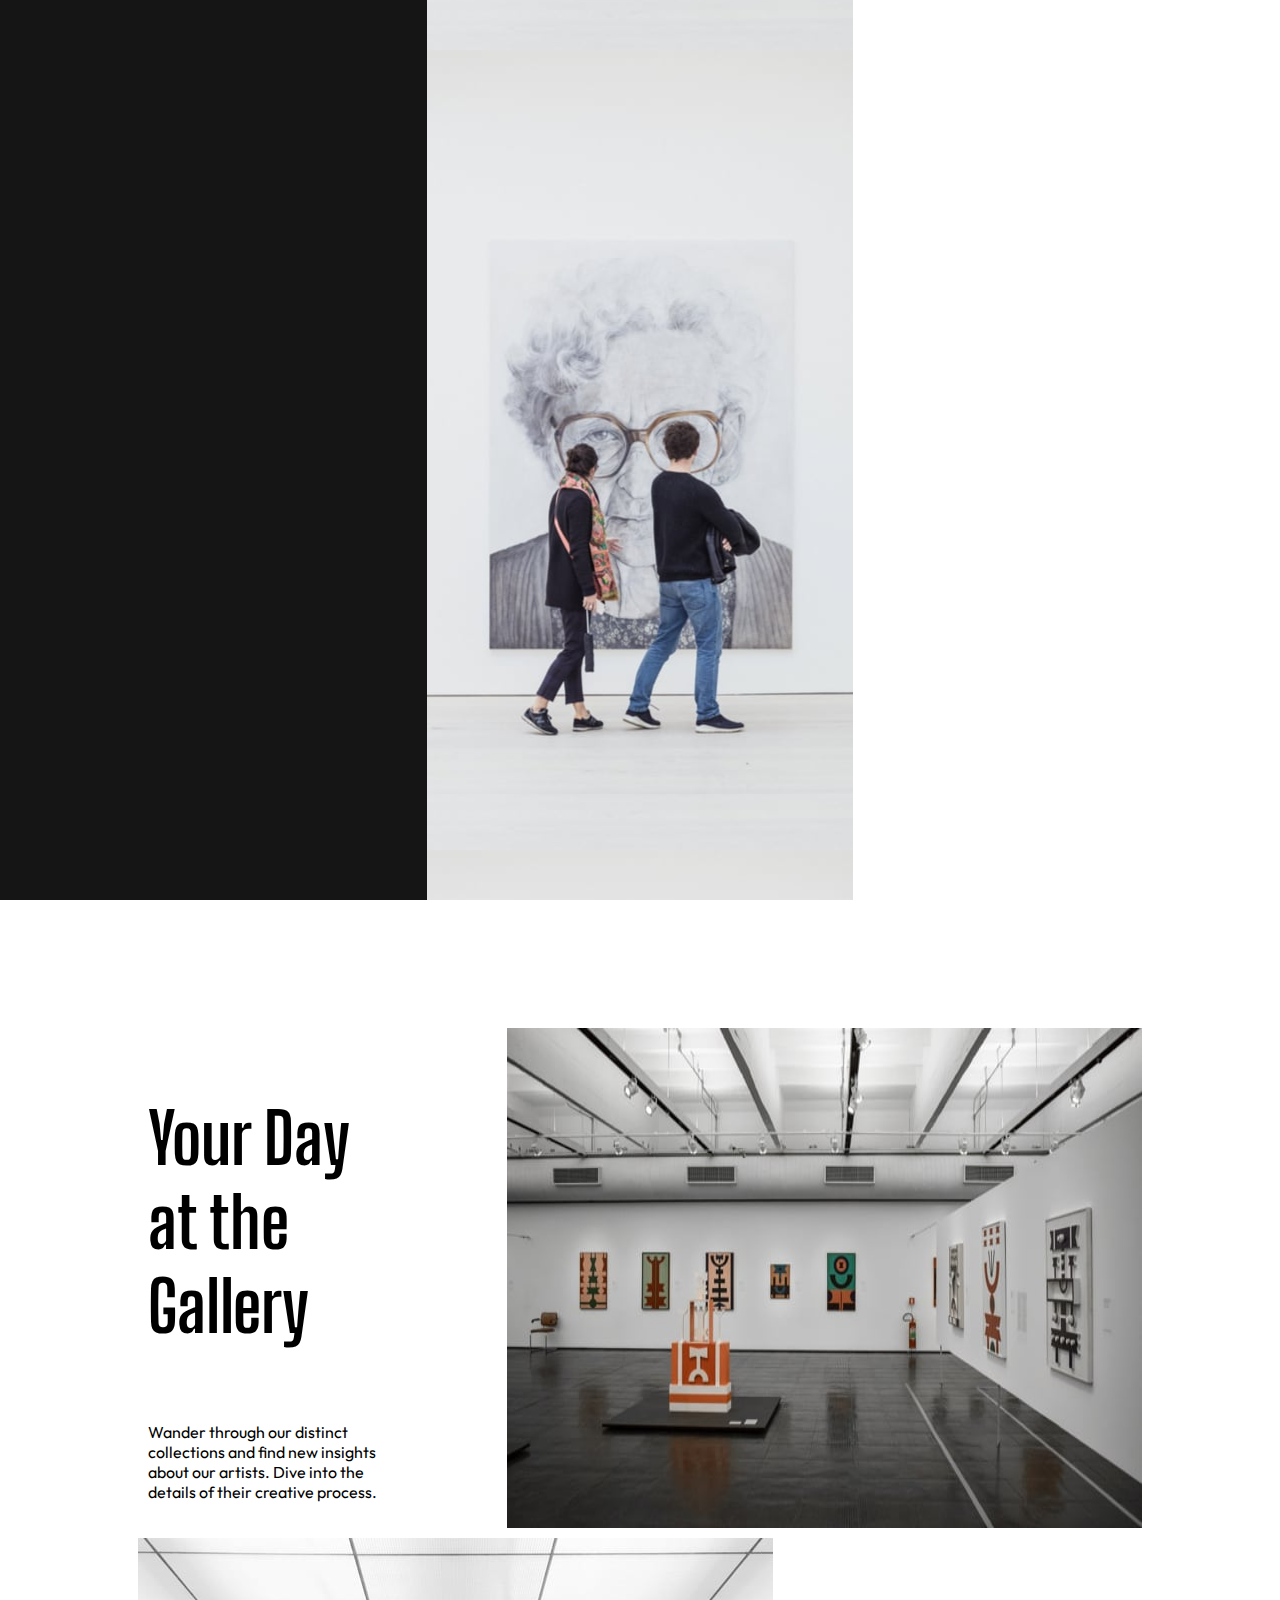
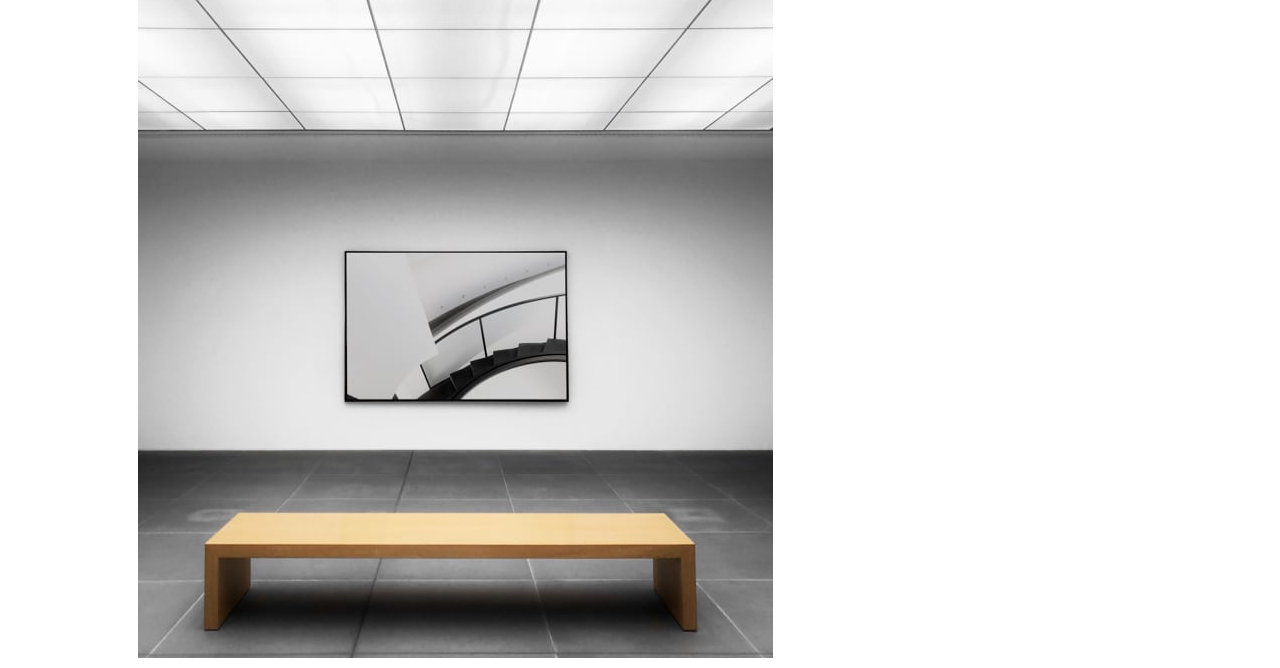
==== index.html @ 7036850a "First Commit" ====
<!DOCTYPE html>
<html lang="en">
<head>
    <meta charset="UTF-8">
    <meta http-equiv="X-UA-Compatible" content="IE=edge">
    <meta name="viewport" content="width=device-width, initial-scale=1.0">
    <link rel="preconnect" href="https://fonts.googleapis.com">
    <link rel="preconnect" href="https://fonts.gstatic.com" crossorigin>
    <link href="https://fonts.googleapis.com/css2?family=Big+Shoulders+Display:wght@400;500;700;800;900&family=Merriweather:ital@0;1&family=Montserrat:wght@700&family=Outfit:wght@400;500;700&family=Poppins:wght@200;400;700&family=Space+Mono&family=Work+Sans:wght@400;500&display=swap" rel="stylesheet">
    <link href="https://fonts.googleapis.com/css2?family=Big+Shoulders+Display:wght@400;500;700;800;900&family=Merriweather:ital@0;1&family=Montserrat:wght@700&family=Poppins:wght@200;400;700&family=Space+Mono&family=Work+Sans:wght@400;500&display=swap" rel="stylesheet">
    <link rel="stylesheet" href="style.css">
    <title>Home</title>
</head>
<body>

    <header>

    </header>


    <main>

        <section id="hero">
            <div>
                <div class="first">

                </div>
                <div class="hero">
                   
                </div>
    
                <div class="last">
                    
                </div>
            </div>
        </section>

        <section id="about-us">
            <div class="container">
                <div class="about">
                    <h2 class="title">Your Day at the Gallery</h2>
                    <p class="content">Wander through our distinct collections and find new insights about our artists. Dive into the details of their creative process.</p>
                </div>
                <img src="./assets/desktop/image-grid-1.jpg" alt="">
            </div>

            <div>
               <img src="./assets/desktop/image-grid-2.jpg" alt="">
               <div>
                   <img src="" alt="">
               </div>
            </div>

            


        </section>

    </main>

    
</body>
</html>
---- style.css ----
body{
    margin: 0;
    font-family: 'Big Shoulders Display', cursive;
}

/* p{
    font-family: "Outfit", sans-serif;
} */

#hero div{
    display: flex;
    width: 100%;
    height: 100vh;
}

#hero div .first{
    background-color:#151515;
}

.hero{
    background-image: url("./assets/desktop/image-hero.jpg");
    background-position: center;
}


#about-us{
    margin: 10% 10% 0;
}

#about-us div{
    display: flex;
    justify-content: space-between;
    margin: 10px;
}

#about-us div .about{
    display: flex;
    flex-direction: column;
    margin-right: 12%;
    
    
}

#about-us .container .about .title{
    font-size: 70px;
    font-family: 'Big Shoulders Display';
}

#about-us .container .about .content{
    font-family: "Outfit", sans-serif;
}
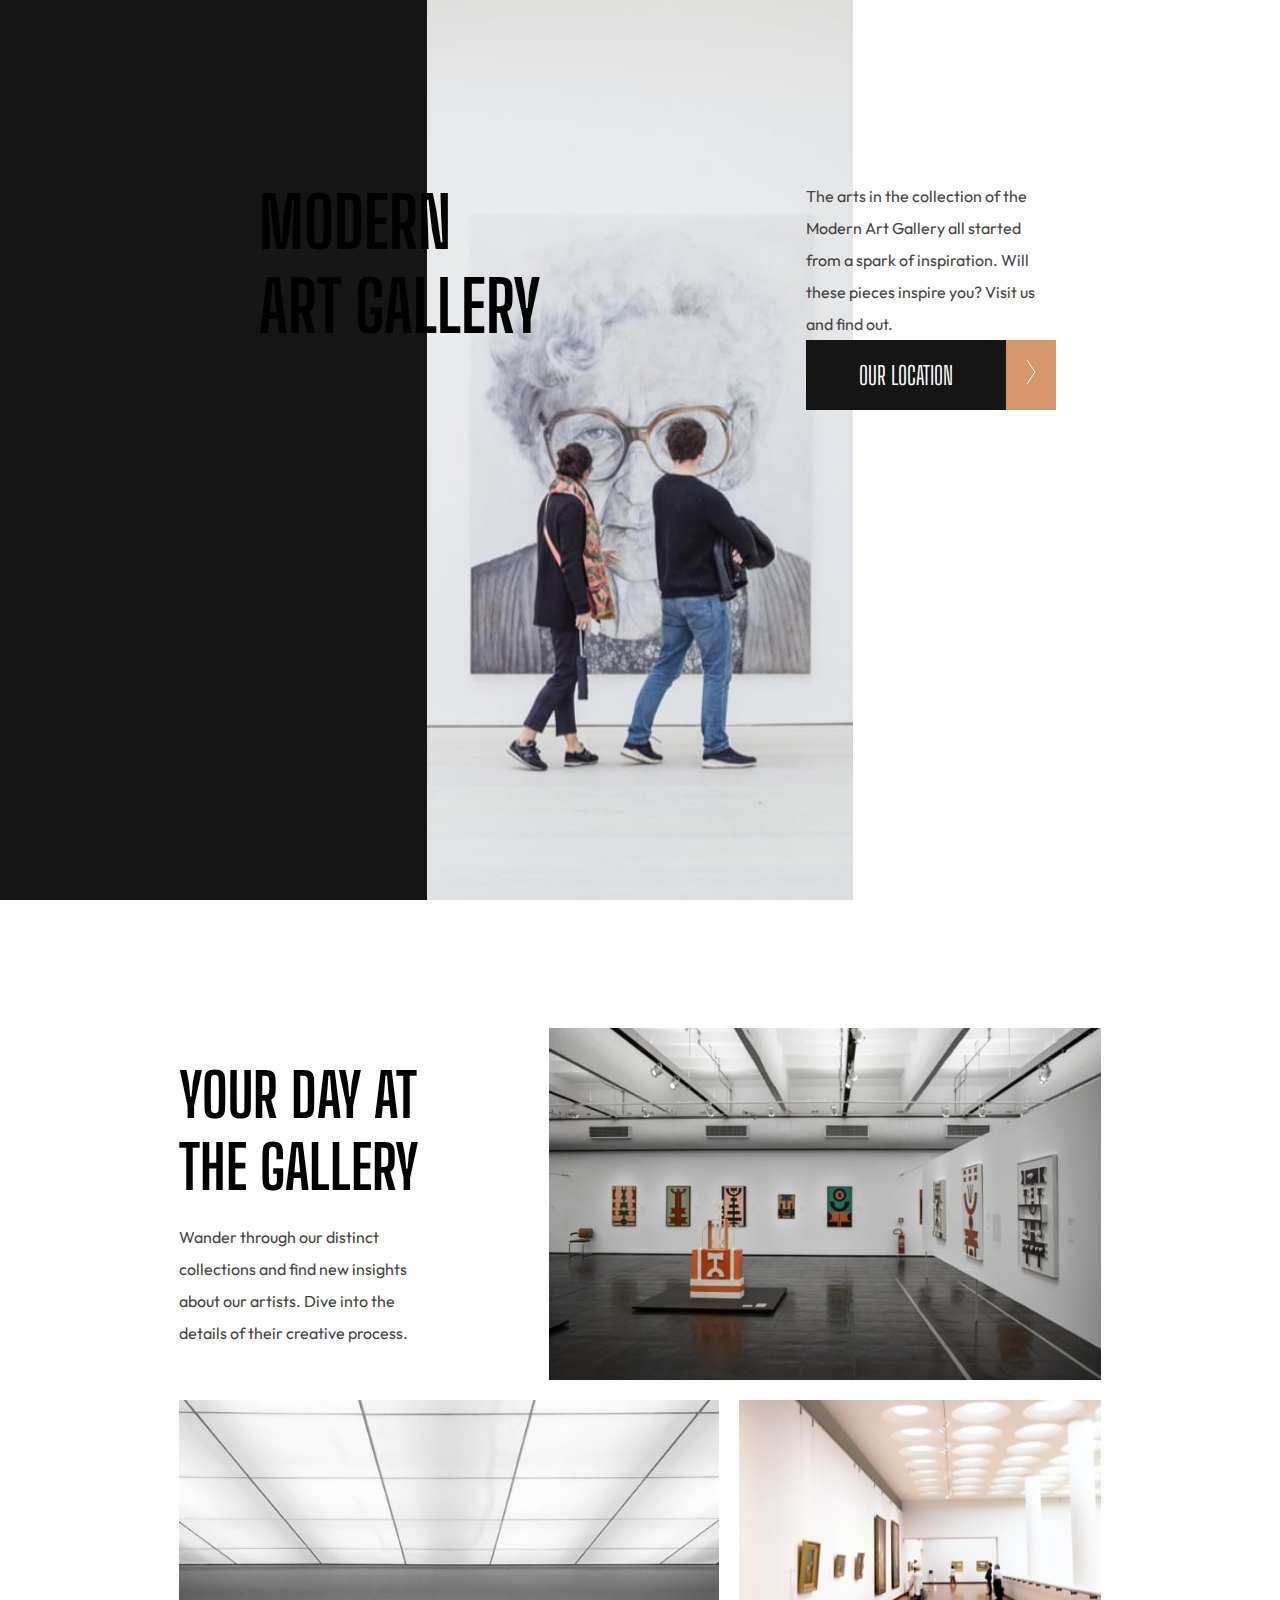
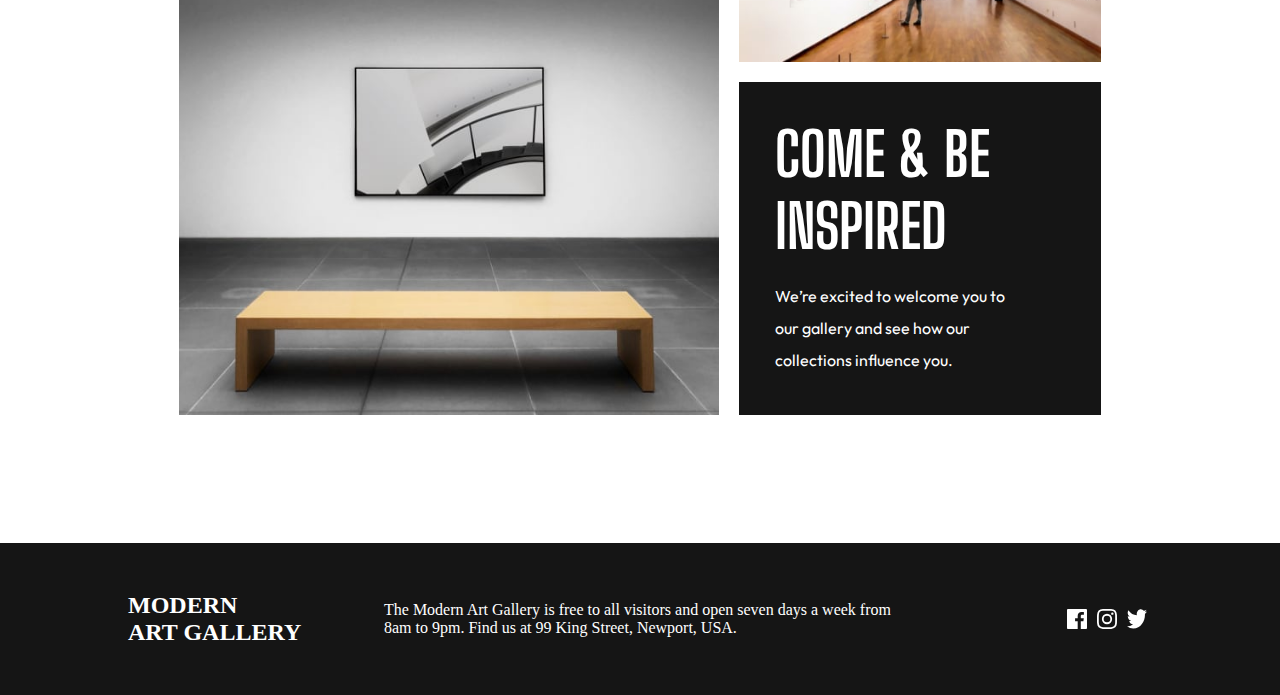
==== commit 91dabc83: "Third commit" ====
--- a/index.html
+++ b/index.html
@@ -18,45 +18,121 @@
     </header>
 
 
-    <main>
+    <main id="main">
 
         <section id="hero">
-            <div>
+            <div class="title">
+              <div class="header">
+                <h1> 
+                    MODERN <br> ART GALLERY
+                </h1>
+              </div>
+               <div class="content">
+                <p>The arts in the collection of the Modern Art Gallery all started from a spark of inspiration. Will these pieces inspire you? Visit us and find out.</p>
+                 <a class="btn-primary" href="./location.html">
+                    <span>Our location</span>
+                    <i class="icon"> <img src="./assets/icon-arrow-right.svg" alt=""></i>
+                </a>  
+               </div>                
+            </div>
+
+            <div class="desktop">
                 <div class="first">
-
                 </div>
                 <div class="hero">
-                   
                 </div>
-    
                 <div class="last">
-                    
+                </div>
+            </div>
+
+            <div class="tablet">
+                <div class="hero">
+                </div>
+                <div class="last">
+                </div>
+                <div class="header">
+                    <h1> 
+                        MODERN <br> ART GAL <span>LERY</span>
+                    </h1>
+                    <p>The arts in the collection of the Modern Art Gallery all started from a spark of inspiration. Will these pieces inspire you? Visit us and find out.</p>
+                    <a href="./location.html" class="btn-primary">
+                        <span>Our location</span>
+                        <i class="icon"> <img src="./assets/icon-arrow-right.svg" alt=""></i>
+                    </a>
+                </div>
+            </div>
+            
+            <div class="mobile">
+                <div class="hero">
+                    <img src="./assets/mobile/image-hero.jpg" alt="">
+                </div>
+                <div class="header">
+                    <h1> 
+                        MODERN <br> ART GALLERY
+                    </h1>
+                    <p>The arts in the collection of the Modern Art Gallery all started from a spark of inspiration. Will these pieces inspire you? Visit us and find out.</p>
+                    <a href="./location.html" class="btn-primary">
+                        <span>Our location</span>
+                        <i class="icon"> <img src="./assets/icon-arrow-right.svg" alt=""></i>
+                    </a>
                 </div>
             </div>
         </section>
 
-        <section id="about-us">
-            <div class="container">
-                <div class="about">
-                    <h2 class="title">Your Day at the Gallery</h2>
-                    <p class="content">Wander through our distinct collections and find new insights about our artists. Dive into the details of their creative process.</p>
-                </div>
-                <img src="./assets/desktop/image-grid-1.jpg" alt="">
+
+    <section class="grid">              
+  
+        <div class="about">
+            <h2 class="title">Your Day at the Gallery</h2>
+            <br>
+            <p class="content">Wander through our distinct collections and find new insights about our artists. Dive into the details of their creative process.</p>
+        </div>
+
+        <div class="image-grid-1">
+            <img src="./assets/desktop/image-grid-1.jpg" alt="img-grid-1">
+        </div>
+
+
+        <div class="image-grid-2">
+            <img src="./assets/desktop/image-grid-2.jpg" alt="">
+        </div>
+
+        <div class="image-grid-3">
+            <img src="./assets/desktop/image-grid-3.jpg" alt="">
+        </div>
+
+        <div class="grid-5">
+        <div class="container">
+            <h2 class="title">Come & be inspired</h2>
+            <br>
+            <p class="content">We’re excited to welcome you to <br> our gallery and see how our <br> collections influence you.</p>
+        </div>   
+        </div>
+
+  
+      
+  
+      </section>
+
+      <footer id="footer">
+        <div class="container">
+            <div class="logo">
+                <h2>Modern <br> Art Gallery</h2>
             </div>
 
-            <div>
-               <img src="./assets/desktop/image-grid-2.jpg" alt="">
-               <div>
-                   <img src="" alt="">
-               </div>
+            <div class="content">
+                    <p>The Modern  Art Gallery is free to all visitors and open seven days a week from 8am to 9pm. Find us at 99 King Street, Newport, USA.</p>
             </div>
 
-            
+            <div class="social-media">
+                <img src="./assets/icon-facebook.svg" alt="">
+                <img src="./assets/icon-instagram.svg" alt="">
+                <img src="./assets/icon-twitter.svg" alt="">
+            </div>
+        </div>
 
-
-        </section>
-
-    </main>
+    </footer> 
+</main>
 
     
 </body>
--- a/style.css
+++ b/style.css
@@ -1,51 +1,443 @@
+*{
+    margin: 0;
+    padding: 0;
+    box-sizing: border-box;
+}
+
+
 body{
     margin: 0;
-    font-family: 'Big Shoulders Display', cursive;
-}
-
-/* p{
-    font-family: "Outfit", sans-serif;
-} */
-
-#hero div{
-    display: flex;
-    width: 100%;
-    height: 100vh;
-}
-
-#hero div .first{
-    background-color:#151515;
-}
+}
+
+a{
+  text-decoration: none;
+}
+
+
+.btn-primary{
+  display: flex;
+  justify-content: space-between;
+  align-items: center;
+  width: 250px;
+  height: 70px;
+  background-color: #151515;
+
+}
+.btn-primary span{
+  width: 80%;
+  color: white;
+  text-align: center;
+  text-transform: uppercase;
+  font-family: 'Big Shoulders Display', cursive;
+  font-size: 25px;
+}
+
+.btn-primary .icon{
+  width: 20%;
+  height: fit-content;
+  background-color: #D5966C;
+  padding: 20px 0; 
+  height: 70px;
+}
+
+.btn-primary .icon img{
+  display: flex;
+  height: auto;
+  margin: auto;
+}
+
+#hero .desktop{
+  display: grid;
+  width: 100%;
+  height: 100vh;
+  grid-template-columns: repeat(3, auto);
+}
+
+
+#hero .tablet{
+  display: none;
+}
+
+#hero .mobile{
+  display: none;
+}
+
+#hero .desktop .first{
+  background-color:#151515;
+  color: white;
+}
+
 
 .hero{
-    background-image: url("./assets/desktop/image-hero.jpg");
-    background-position: center;
-}
-
-
-#about-us{
-    margin: 10% 10% 0;
-}
-
-#about-us div{
-    display: flex;
-    justify-content: space-between;
-    margin: 10px;
-}
-
-#about-us div .about{
+  background-image: url("./assets/desktop/image-hero.jpg");
+  background-position: center;
+  background-repeat: no-repeat;
+  background-size: cover;
+}
+
+#hero .title{
+  position: absolute;
+  width: 100%;
+  height: 25vh;
+  top: 20vh;
+  padding: 0 14%;
+  display: flex;
+  justify-content: space-between;
+}
+
+#hero .title .header{
+  width: 60%;
+  display: flex;
+  justify-content: center;
+}
+#hero .title .content{
+  width: 60%;
+  display: flex;
+  padding-left:20% ;
+  flex-direction: column;
+  justify-content: space-between;
+}
+#hero .title .header h1{
+  font-size: 70px;
+  font-family: 'Big Shoulders Display', cursive; 
+  display: flex;
+  justify-self: center;
+}
+
+#hero .title .content p{
+  font-family: 'Big Shoulders Display', cursive; 
+  width: 80%;
+  height: auto;
+  font-family: 'Outfit', sans-serif;
+  line-height: 32px;
+  color: #444444;
+}
+.grid {
+    margin: 10% 14%;
+    display: grid;
+    grid-template: repeat(3,auto)/repeat(3,auto);
+    gap:20px;
+  }
+  
+  .about {
+    grid-column-start: 1;
+    grid-column-end: 2;
+    grid-row: 1/2;
     display: flex;
     flex-direction: column;
-    margin-right: 12%;
-    
-    
-}
-
-#about-us .container .about .title{
+    justify-content: center;
+    max-width: 70%;
+
+  }
+
+  .about .title{
+    font-weight: bold;
+    font-size: 60px;
+    font-family: 'Big Shoulders Display', cursive;
+    text-transform: uppercase;
+  }
+
+  .about .content{
+    font-family: 'Outfit', sans-serif;
+    line-height: 32px;
+    color: #444444;
+  }
+  
+  .image-grid-1{
+    grid-column-start: 2;
+    grid-column-end: 4;
+    grid-row: 1/2;
+    justify-self: end;
+    max-width: 100%;
+  }
+
+  .image-grid-1 img{
+    max-width: 100%;
+    min-height: 100%;
+  }
+
+  .image-grid-2{
+    grid-column-start:1;
+    grid-column-end: 3;
+    grid-row: 2/4;
+    max-width: 100%;
+  }
+
+  .image-grid-2 img{
+    max-width: 100%;
+    min-height: 100%;
+  }
+
+
+  .image-grid-3{
+    grid-column-start:3;
+    grid-column-end: 4;
+    grid-row: 2/3;
+    max-width: 100%;
+  }
+
+  .image-grid-3 img{
+    max-width: 100%;
+    min-height: 100%;
+  }
+  
+.grid-5{
+  color: white;  
+    grid-column-start: 3;
+    grid-column-end: 4;
+    grid-row:3/4;
+    min-height: 100%;
+    max-width: 100%;
+}
+
+.grid-5 .container{
+  background-color: #151515;
+  max-width: 100%;
+  min-height: 100%;
+  padding: 10%;
+}
+
+.grid-5 .container .title{
+  font-family: 'Big Shoulders Display', cursive;
+  font-size: 60px;
+  text-transform: uppercase;
+}
+
+
+.grid-5 .container .content{
+  font-family: 'Outfit', sans-serif;
+  line-height: 32px;
+  justify-self: start;   
+}
+
+  
+#footer{
+  background-color: #151515;
+  padding: 2% 10%;
+}
+
+#footer .container{
+  width: 100%;
+  height: 100px;
+  display: flex;
+  justify-content: space-between;
+  align-items: center;
+  color: #FFFFFF;
+}
+
+#footer .container div{
+flex: 1;
+}
+
+#footer .container div:nth-of-type(2){
+  flex: 2;
+}
+
+
+#footer .container .logo{
+  text-transform: uppercase;
+}
+
+#footer .container .social-media{
+  display: flex;
+  justify-content: end;
+}
+#footer .container .social-media img{
+  margin: 5px;
+}
+
+
+
+
+/* Custom, iPhone Retina */ 
+@media only screen and (min-width : 320px) and (max-width : 580px) {
+
+   *{
+     box-sizing: border-box;
+   }
+   body{
+     margin: 0;
+   }
+  #hero .mobile{
+    display: grid;
+    width: 100%;
+    height: 100vh;
+    grid-template-columns: 1fr;
+    grid-template-rows: repeat(2,1fr);
+  }
+
+  /* #hero .mobile .hero{
+    width: 100%;
+    height: 40vh;
+    background-image: url("./assets/mobile/image-hero.jpg");
+    background-repeat: no-repeat;
+    background-position: center;
+    background-size: cover;
+  } */
+  #hero .mobile .hero img{
+    width: 100%;
+    height: auto;
+  }
+  #hero .mobile .header{
+    margin: 5%;
+    display: flex;
+    flex-direction: column;
+    justify-content: space-evenly;
+  }
+
+  #hero .mobile .header h1{
     font-size: 70px;
-    font-family: 'Big Shoulders Display';
-}
-
-#about-us .container .about .content{
-    font-family: "Outfit", sans-serif;
-}+    font-family: 'Big Shoulders Display', cursive; 
+    /* left: 20px; */
+  }
+
+  #hero .mobile .header p{
+    height: auto;
+    font-family: 'Outfit', sans-serif;
+    line-height: 32px;
+    color: #444444;
+  }
+  
+  
+  #hero .desktop, #hero .tablet, #hero .title{
+   display: none;
+  }
+
+  .grid {
+    margin: 10% 5%;
+    display: grid;
+    grid-template: repeat(5,auto)/1fr;
+  }
+
+  .image-grid-1{
+    grid-row: 1/2;
+    grid-column: 1/2;
+    max-width: 100%;
+  }
+
+  .about {
+    grid-row: 2/3;
+    grid-column: 1/2;
+    display: flex;
+    flex-direction: column;
+    justify-content: center;
+    max-width: 100%;
+
+  }
+
+  .image-grid-2{
+    grid-row: 3/4;
+    grid-column: 1/2;
+    max-width: 100%;
+  }
+
+  .image-grid-3{
+    grid-row: 4/5;
+    grid-column: 1/2;
+    max-width: 100%;
+  }
+  
+.grid-5{
+    grid-row:5/6;
+    grid-column: 1/2;
+    min-height: 100%;
+}
+
+.grid-5 .container p br{
+ display: none;
+}
+
+#footer .container{
+  margin: 0;
+  padding: 20px 0;
+  width: 100%;
+  height: 300px;
+  display: flex;
+  flex-direction: column;
+  justify-content: space-between;
+  align-items: flex-start;
+  color: #FFFFFF;
+}
+
+#footer .container div{
+flex: 1;
+}
+#footer .container .social-media{
+  display: flex;
+  justify-content: start;
+  align-items: center;
+}
+#footer .container div:nth-of-type(2){
+  display: flex;
+  justify-content: start;
+  align-items: center;
+}
+
+#footer .container .logo{
+  display: flex;
+  justify-content: start;
+  align-items: center;
+}
+
+ 
+}
+
+/* Small Devices, Tablets */
+@media only screen and (min-width:600px) and (max-width : 992px) {
+  
+  #hero .tablet{
+    display: grid;
+    width: 100%;
+    height: 100vh;
+    grid-template-columns: repeat(2, 1fr);
+  }
+  
+  #hero .desktop, #hero .mobile{
+   display: none;
+  }
+
+
+  .about {
+    max-width: 100%;
+
+  }
+
+
+  #hero .title{
+    display: none;
+  }
+
+  #hero .tablet .header{
+    position: absolute;
+    top: 30vh;
+    left: 45%;
+    height: 40vh;
+    display: flex;
+    flex-direction: column;
+    justify-content: space-between;
+  }
+  
+  #hero .tablet .header h1{
+    font-size: 70px;
+    font-family: 'Big Shoulders Display', cursive; 
+    width: 100%;
+    left: 20px;
+  }
+  
+  #hero .tablet .header p{
+    font-family: 'Big Shoulders Display', cursive; 
+    width: 100%;
+    height: auto;
+    font-family: 'Outfit', sans-serif;
+    line-height: 32px;
+    color: #444444;
+    padding-right: 10px;
+  }
+
+
+}
+
+/* Large Devices, Wide Screens */
+@media only screen and (min-width : 1200px) {
+
+}
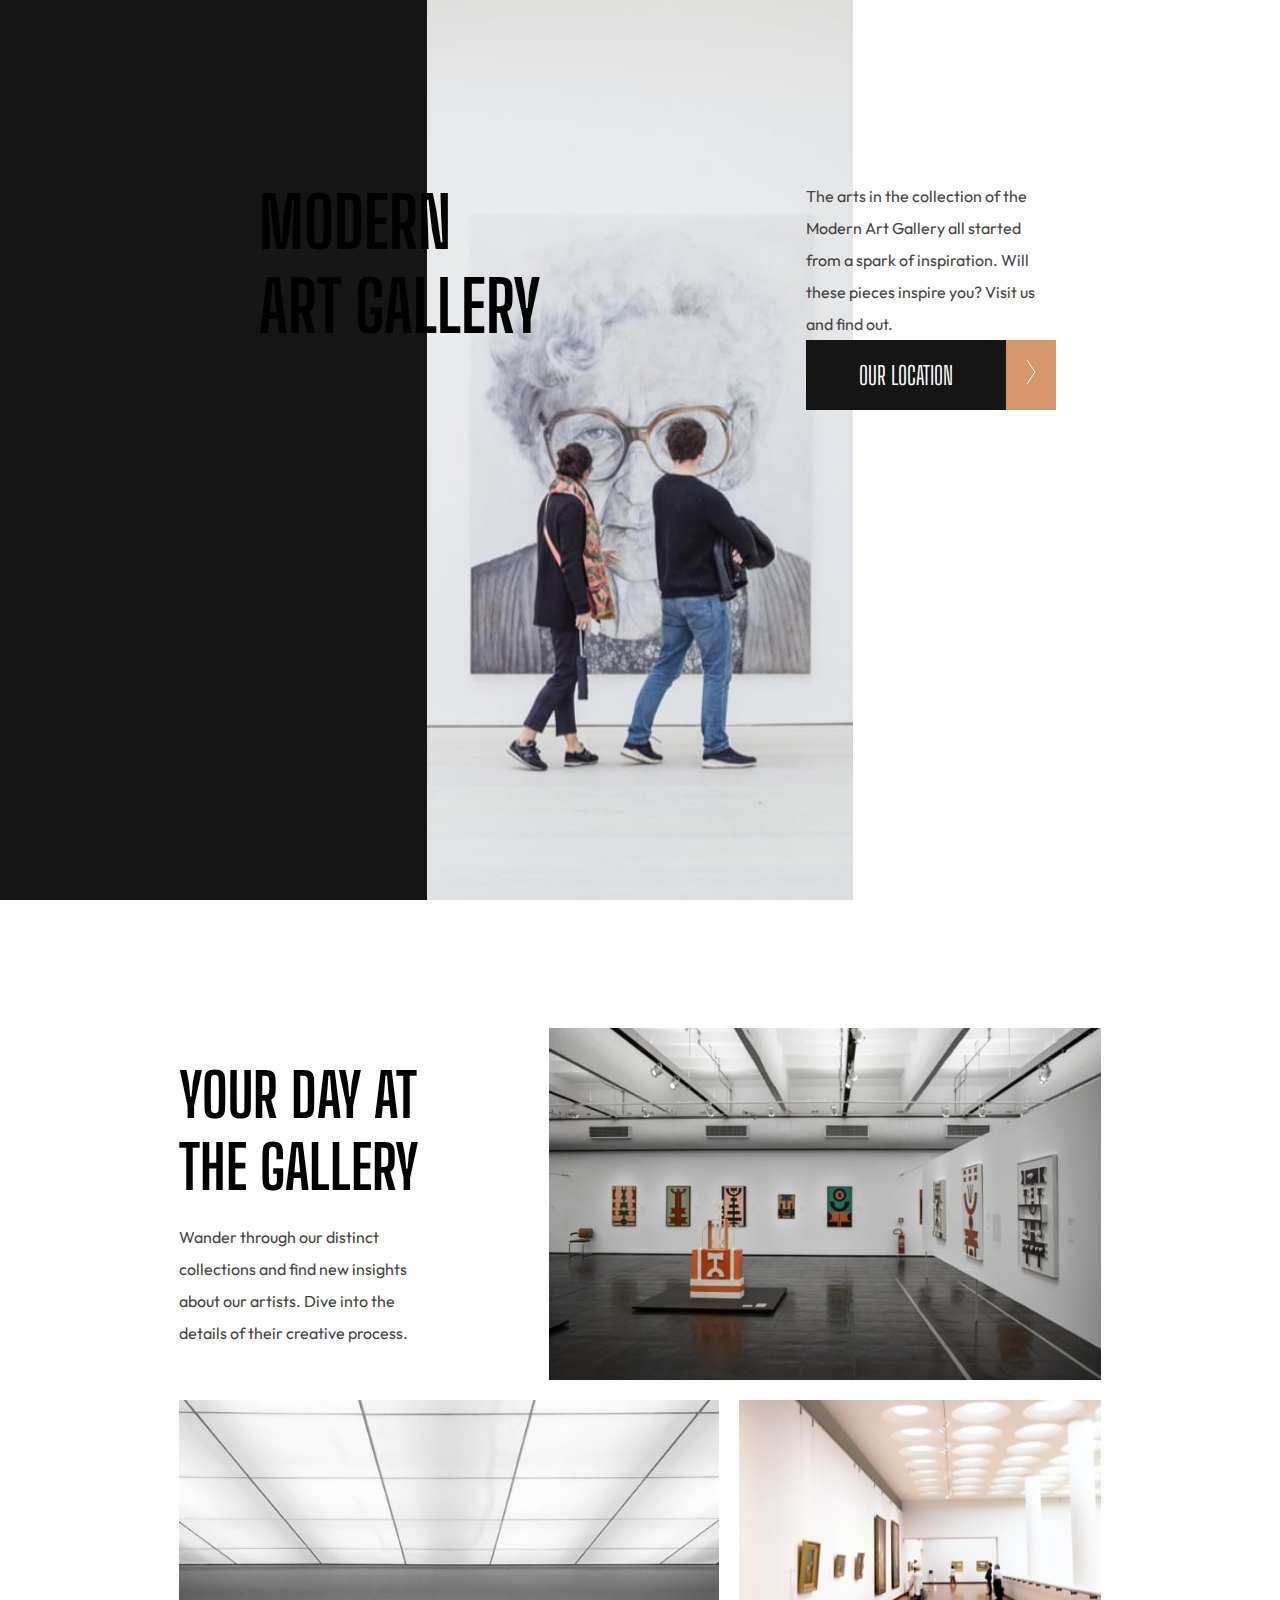
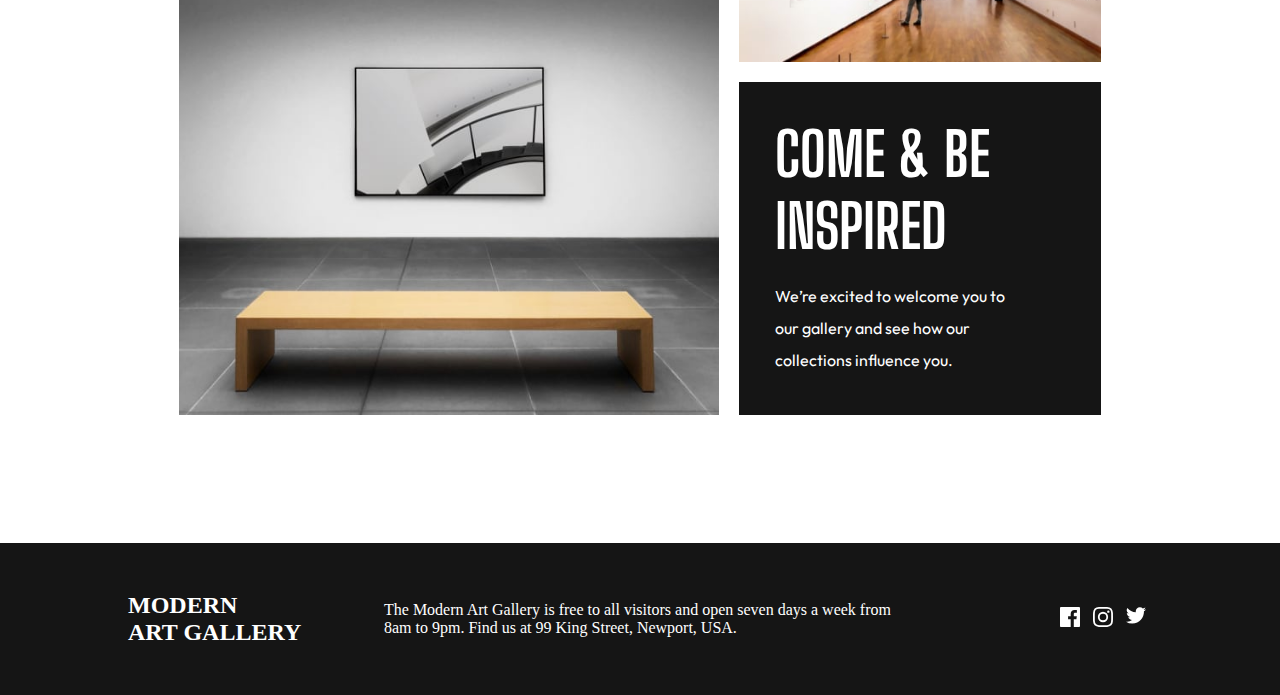
==== commit f70573ea: "Merge branch 'main' of https://github.com/ThierryAalitech/art-gallery-website" ====
--- a/index.html
+++ b/index.html
@@ -8,6 +8,7 @@
     <link rel="preconnect" href="https://fonts.gstatic.com" crossorigin>
     <link href="https://fonts.googleapis.com/css2?family=Big+Shoulders+Display:wght@400;500;700;800;900&family=Merriweather:ital@0;1&family=Montserrat:wght@700&family=Outfit:wght@400;500;700&family=Poppins:wght@200;400;700&family=Space+Mono&family=Work+Sans:wght@400;500&display=swap" rel="stylesheet">
     <link href="https://fonts.googleapis.com/css2?family=Big+Shoulders+Display:wght@400;500;700;800;900&family=Merriweather:ital@0;1&family=Montserrat:wght@700&family=Poppins:wght@200;400;700&family=Space+Mono&family=Work+Sans:wght@400;500&display=swap" rel="stylesheet">
+    <link rel="shortcut icon" href="./assets/favicon-32x32.png" type="image/x-icon">
     <link rel="stylesheet" href="style.css">
     <title>Home</title>
 </head>
@@ -125,9 +126,16 @@
             </div>
 
             <div class="social-media">
-                <img src="./assets/icon-facebook.svg" alt="">
-                <img src="./assets/icon-instagram.svg" alt="">
-                <img src="./assets/icon-twitter.svg" alt="">
+                <a href="http://www.facebook.com" target="_blank" rel="noopener noreferrer">
+                    <svg width="20" height="20" xmlns="http://www.w3.org/2000/svg"><path d="M18.896 0H1.104C.494 0 0 .494 0 1.104v17.793C0 19.506.494 20 1.104 20h9.58v-7.745H8.076V9.237h2.606V7.01c0-2.583 1.578-3.99 3.883-3.99 1.104 0 2.052.082 2.329.119v2.7h-1.598c-1.254 0-1.496.597-1.496 1.47v1.928h2.989l-.39 3.018h-2.6V20h5.098c.608 0 1.102-.494 1.102-1.104V1.104C20 .494 19.506 0 18.896 0Z" fill=""/></svg>
+                </a>
+                <a href="http://www.instagram.com" target="_blank" rel="noopener noreferrer">
+                    <svg width="20" height="20" xmlns="http://www.w3.org/2000/svg"><path d="M10 1.802c2.67 0 2.987.01 4.042.059 2.71.123 3.975 1.409 4.099 4.099.048 1.054.057 1.37.057 4.04 0 2.672-.01 2.988-.057 4.042-.124 2.687-1.387 3.975-4.1 4.099-1.054.048-1.37.058-4.041.058-2.67 0-2.987-.01-4.04-.058-2.718-.124-3.977-1.416-4.1-4.1-.048-1.054-.058-1.37-.058-4.041 0-2.67.01-2.986.058-4.04.124-2.69 1.387-3.977 4.1-4.1 1.054-.048 1.37-.058 4.04-.058ZM10 0C7.284 0 6.944.012 5.877.06 2.246.227.227 2.242.061 5.877.01 6.944 0 7.284 0 10s.012 3.057.06 4.123c.167 3.632 2.182 5.65 5.817 5.817 1.067.048 1.407.06 4.123.06s3.057-.012 4.123-.06c3.629-.167 5.652-2.182 5.816-5.817.05-1.066.061-1.407.061-4.123s-.012-3.056-.06-4.122C19.777 2.249 17.76.228 14.124.06 13.057.01 12.716 0 10 0Zm0 4.865a5.135 5.135 0 1 0 0 10.27 5.135 5.135 0 0 0 0-10.27Zm0 8.468a3.333 3.333 0 1 1 0-6.666 3.333 3.333 0 0 1 0 6.666Zm5.338-9.87a1.2 1.2 0 1 0 0 2.4 1.2 1.2 0 0 0 0-2.4Z" fill=""/></svg>
+                </a>
+                
+                <a href="http://www.twitter.com" target="_blank" rel="noopener noreferrer">
+                   <svg width="20" height="17" xmlns="http://www.w3.org/2000/svg"><path d="M20 2.172a8.192 8.192 0 0 1-2.357.646 4.11 4.11 0 0 0 1.805-2.27 8.22 8.22 0 0 1-2.606.996A4.096 4.096 0 0 0 13.847.248c-2.65 0-4.596 2.472-3.998 5.037A11.648 11.648 0 0 1 1.392 1a4.109 4.109 0 0 0 1.27 5.478 4.086 4.086 0 0 1-1.858-.513c-.045 1.9 1.318 3.679 3.291 4.075a4.113 4.113 0 0 1-1.853.07 4.106 4.106 0 0 0 3.833 2.849A8.25 8.25 0 0 1 0 14.658a11.616 11.616 0 0 0 6.29 1.843c7.618 0 11.923-6.434 11.663-12.205A8.354 8.354 0 0 0 20 2.172Z" fill=""/></svg>
+                </a>
             </div>
         </div>
 
--- a/style.css
+++ b/style.css
@@ -68,7 +68,7 @@
 }
 
 
-.hero{
+#hero .desktop .hero{
   background-image: url("./assets/desktop/image-hero.jpg");
   background-position: center;
   background-repeat: no-repeat;
@@ -242,12 +242,20 @@
   display: flex;
   justify-content: end;
 }
-#footer .container .social-media img{
-  margin: 5px;
-}
-
-
-
+
+.social-media a {
+  margin: 0 0.4rem;
+  text-decoration: none;
+}
+
+.social-media a svg {
+  fill: #fff;
+}
+
+.social-media a svg:hover,
+.social-media a svg:focus {
+  fill: #D5966C;
+}
 
 /* Custom, iPhone Retina */ 
 @media only screen and (min-width : 320px) and (max-width : 580px) {
@@ -391,6 +399,13 @@
     height: 100vh;
     grid-template-columns: repeat(2, 1fr);
   }
+
+  #hero .tablet .hero{
+    background-image: url("./assets/tablet/image-hero.jpg");
+    background-position: center;
+    background-repeat: no-repeat;
+    background-size: cover;
+  }
   
   #hero .desktop, #hero .mobile{
    display: none;
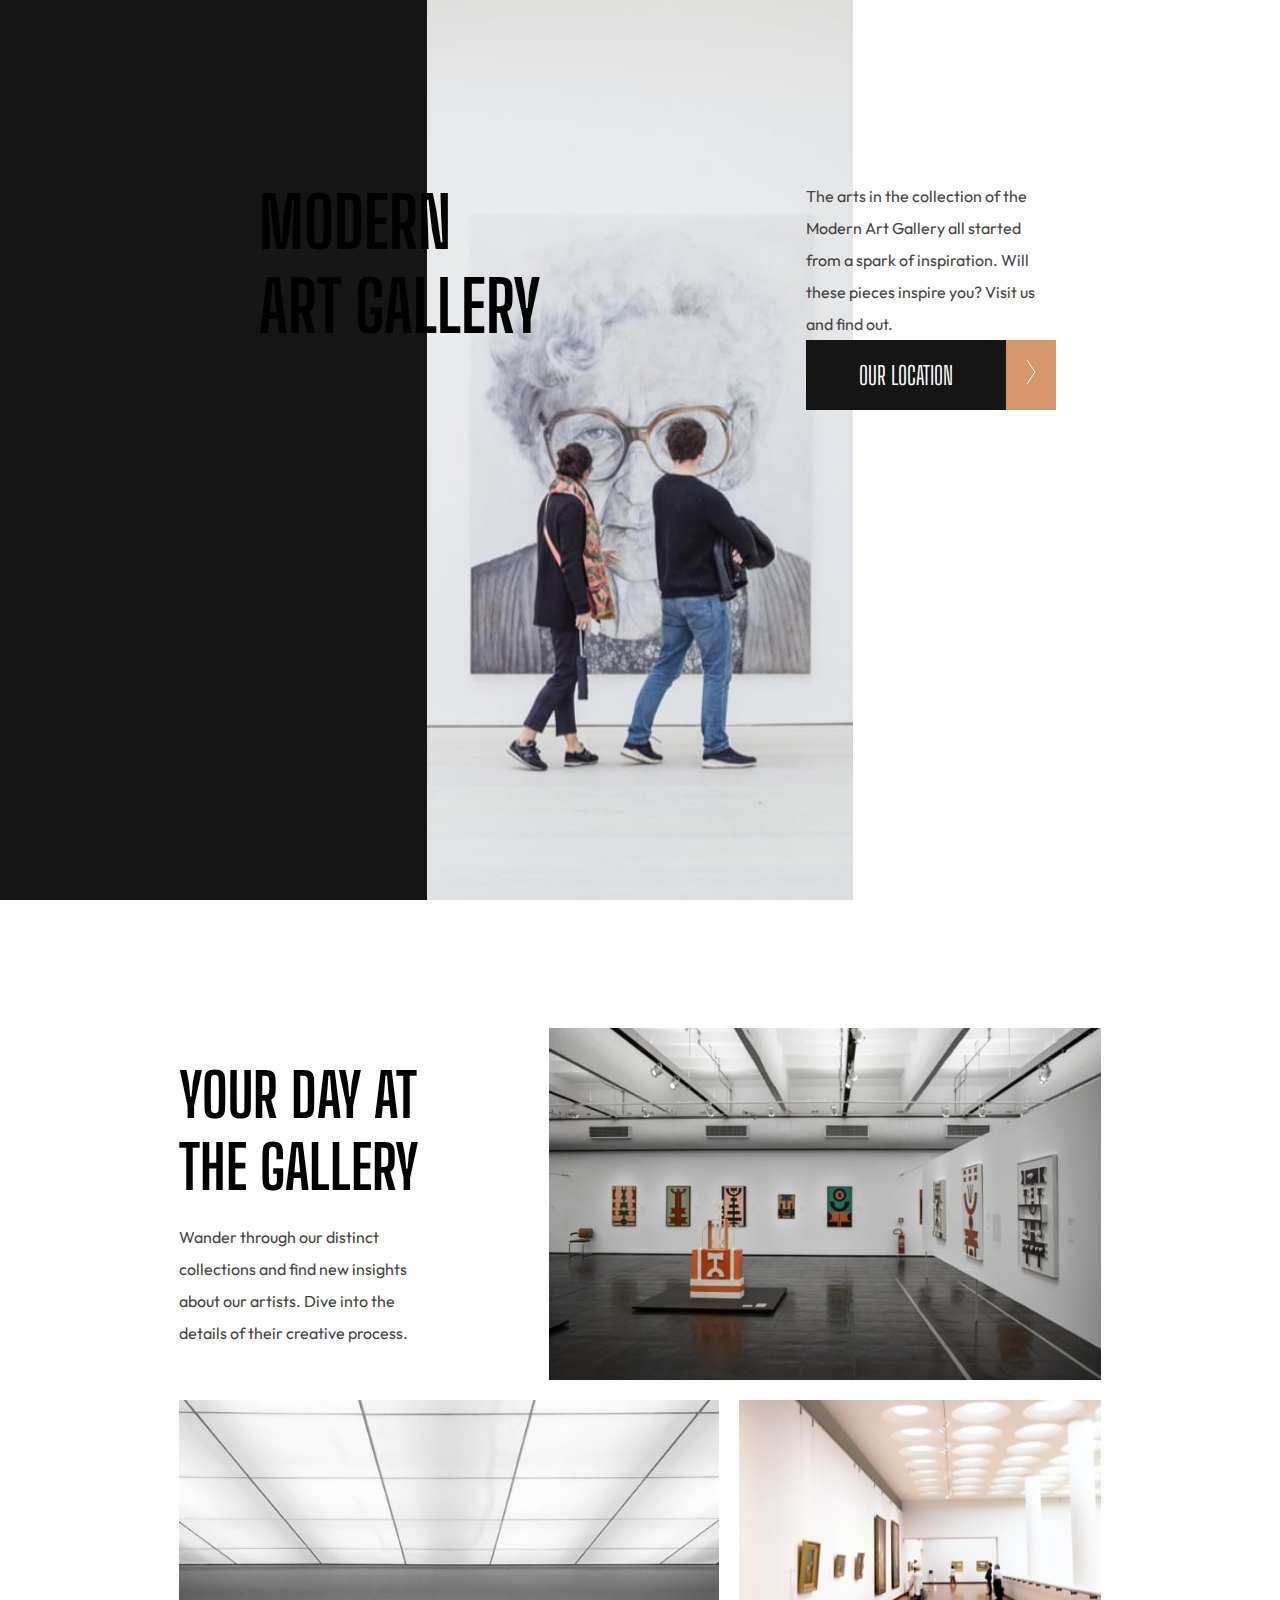
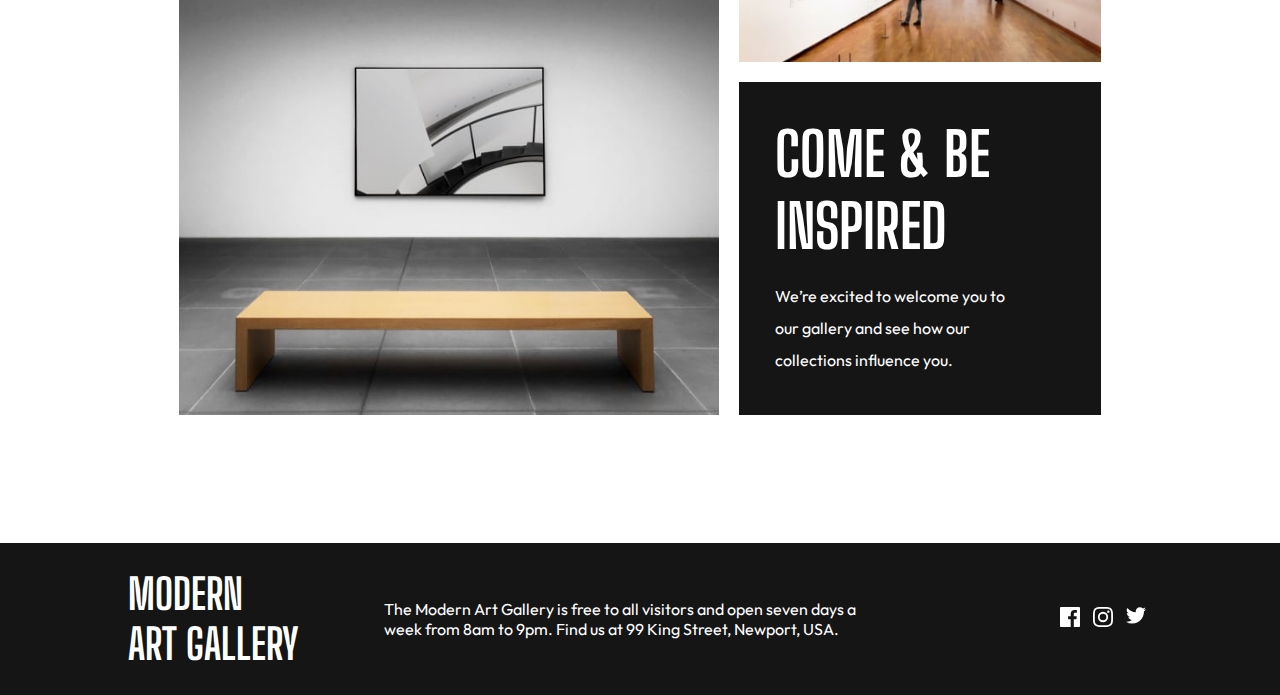
==== commit c5145cf2: "Comment out unused font link" ====
--- a/index.html
+++ b/index.html
@@ -7,10 +7,10 @@
     <link rel="preconnect" href="https://fonts.googleapis.com">
     <link rel="preconnect" href="https://fonts.gstatic.com" crossorigin>
     <link href="https://fonts.googleapis.com/css2?family=Big+Shoulders+Display:wght@400;500;700;800;900&family=Merriweather:ital@0;1&family=Montserrat:wght@700&family=Outfit:wght@400;500;700&family=Poppins:wght@200;400;700&family=Space+Mono&family=Work+Sans:wght@400;500&display=swap" rel="stylesheet">
-    <link href="https://fonts.googleapis.com/css2?family=Big+Shoulders+Display:wght@400;500;700;800;900&family=Merriweather:ital@0;1&family=Montserrat:wght@700&family=Poppins:wght@200;400;700&family=Space+Mono&family=Work+Sans:wght@400;500&display=swap" rel="stylesheet">
+    <!-- <link href="https://fonts.googleapis.com/css2?family=Big+Shoulders+Display:wght@400;500;700;800;900&family=Merriweather:ital@0;1&family=Montserrat:wght@700&family=Poppins:wght@200;400;700&family=Space+Mono&family=Work+Sans:wght@400;500&display=swap" rel="stylesheet"> -->
     <link rel="shortcut icon" href="./assets/favicon-32x32.png" type="image/x-icon">
     <link rel="stylesheet" href="style.css">
-    <title>Home</title>
+    <title>Home | Modern Art Gallery</title>
 </head>
 <body>
 
@@ -65,7 +65,7 @@
             
             <div class="mobile">
                 <div class="hero">
-                    <img src="./assets/mobile/image-hero.jpg" alt="">
+                    <!-- <img src="./assets/mobile/image-hero.jpg" alt=""> -->
                 </div>
                 <div class="header">
                     <h1> 
@@ -118,7 +118,7 @@
       <footer id="footer">
         <div class="container">
             <div class="logo">
-                <h2>Modern <br> Art Gallery</h2>
+                <h3>Modern <br> Art Gallery</h3>
             </div>
 
             <div class="content">
@@ -134,7 +134,7 @@
                 </a>
                 
                 <a href="http://www.twitter.com" target="_blank" rel="noopener noreferrer">
-                   <svg width="20" height="17" xmlns="http://www.w3.org/2000/svg"><path d="M20 2.172a8.192 8.192 0 0 1-2.357.646 4.11 4.11 0 0 0 1.805-2.27 8.22 8.22 0 0 1-2.606.996A4.096 4.096 0 0 0 13.847.248c-2.65 0-4.596 2.472-3.998 5.037A11.648 11.648 0 0 1 1.392 1a4.109 4.109 0 0 0 1.27 5.478 4.086 4.086 0 0 1-1.858-.513c-.045 1.9 1.318 3.679 3.291 4.075a4.113 4.113 0 0 1-1.853.07 4.106 4.106 0 0 0 3.833 2.849A8.25 8.25 0 0 1 0 14.658a11.616 11.616 0 0 0 6.29 1.843c7.618 0 11.923-6.434 11.663-12.205A8.354 8.354 0 0 0 20 2.172Z" fill=""/></svg>
+                   <svg width="20" height="20" xmlns="http://www.w3.org/2000/svg"><path d="M20 2.172a8.192 8.192 0 0 1-2.357.646 4.11 4.11 0 0 0 1.805-2.27 8.22 8.22 0 0 1-2.606.996A4.096 4.096 0 0 0 13.847.248c-2.65 0-4.596 2.472-3.998 5.037A11.648 11.648 0 0 1 1.392 1a4.109 4.109 0 0 0 1.27 5.478 4.086 4.086 0 0 1-1.858-.513c-.045 1.9 1.318 3.679 3.291 4.075a4.113 4.113 0 0 1-1.853.07 4.106 4.106 0 0 0 3.833 2.849A8.25 8.25 0 0 1 0 14.658a11.616 11.616 0 0 0 6.29 1.843c7.618 0 11.923-6.434 11.663-12.205A8.354 8.354 0 0 0 20 2.172Z" fill=""/></svg>
                 </a>
             </div>
         </div>
--- a/style.css
+++ b/style.css
@@ -12,7 +12,6 @@
 a{
   text-decoration: none;
 }
-
 
 .btn-primary{
   display: flex;
@@ -46,12 +45,23 @@
   margin: auto;
 }
 
+.btn-primary:hover .icon {
+  background-color: #151515;
+}
+
+.btn-primary:hover {
+    background-color: #d5966c;
+}
+
+
+
 #hero .desktop{
   display: grid;
   width: 100%;
   height: 100vh;
   grid-template-columns: repeat(3, auto);
 }
+
 
 
 #hero .tablet{
@@ -212,13 +222,16 @@
 
   
 #footer{
+ background-color: #151515;
+ min-height: 150px;
+ width: 100%;
+  box-sizing: border-box;
+  padding: 2% 10%;
+}
+
+#footer .container{
+  box-sizing: border-box;
   background-color: #151515;
-  padding: 2% 10%;
-}
-
-#footer .container{
-  width: 100%;
-  height: 100px;
   display: flex;
   justify-content: space-between;
   align-items: center;
@@ -227,15 +240,24 @@
 
 #footer .container div{
 flex: 1;
+font-family: '', sans-serif;
 }
 
 #footer .container div:nth-of-type(2){
   flex: 2;
 }
 
-
 #footer .container .logo{
   text-transform: uppercase;
+  font-family: 'Big Shoulders Display', cursive;
+  font-weight: bold;
+  font-size: 36px;
+}
+
+#footer .container .content{
+  font-family: Outfit, sans-serif;
+  /* max-width: 40%; */
+  /* font-size: 18px; */
 }
 
 #footer .container .social-media{
@@ -269,23 +291,29 @@
   #hero .mobile{
     display: grid;
     width: 100%;
-    height: 100vh;
+    height: auto;
     grid-template-columns: 1fr;
-    grid-template-rows: repeat(2,1fr);
-  }
-
-  /* #hero .mobile .hero{
-    width: 100%;
-    height: 40vh;
-    background-image: url("./assets/mobile/image-hero.jpg");
+    grid-template-rows: 30vh 1fr;
+  }
+
+  
+  #hero .mobile .hero{
+    height: fit-content;
+  }
+
+  #hero .mobile .hero{
+    width: 100%;
+    height: auto;
+    background-image: url("./assets/mobile/image-hero@2x.jpg");
     background-repeat: no-repeat;
     background-position: center;
     background-size: cover;
+  }
+
+  /* #hero .mobile .hero img{
+    width: 100%;
+    height: auto;
   } */
-  #hero .mobile .hero img{
-    width: 100%;
-    height: auto;
-  }
   #hero .mobile .header{
     margin: 5%;
     display: flex;
@@ -370,6 +398,7 @@
 #footer .container div{
 flex: 1;
 }
+
 #footer .container .social-media{
   display: flex;
   justify-content: start;
@@ -386,8 +415,6 @@
   justify-content: start;
   align-items: center;
 }
-
- 
 }
 
 /* Small Devices, Tablets */
@@ -448,11 +475,4 @@
     color: #444444;
     padding-right: 10px;
   }
-
-
-}
-
-/* Large Devices, Wide Screens */
-@media only screen and (min-width : 1200px) {
-
-}
+}
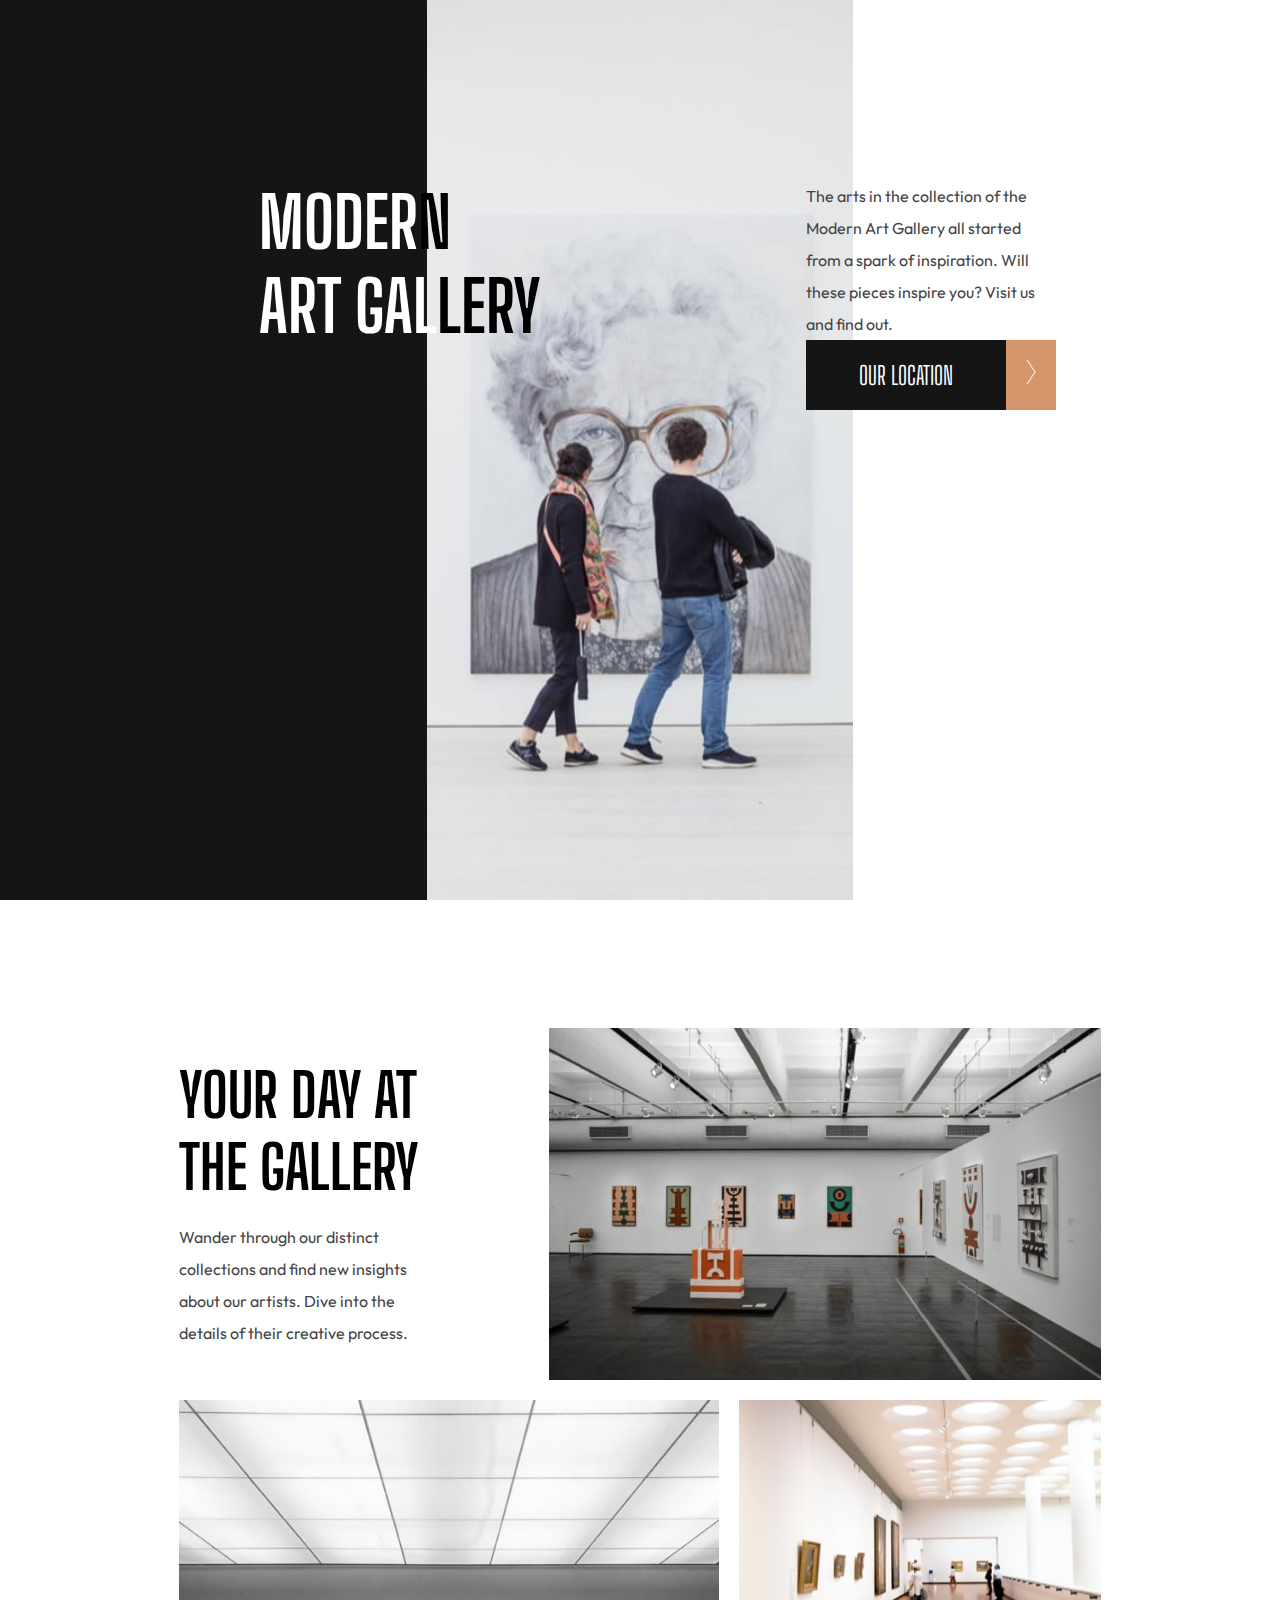
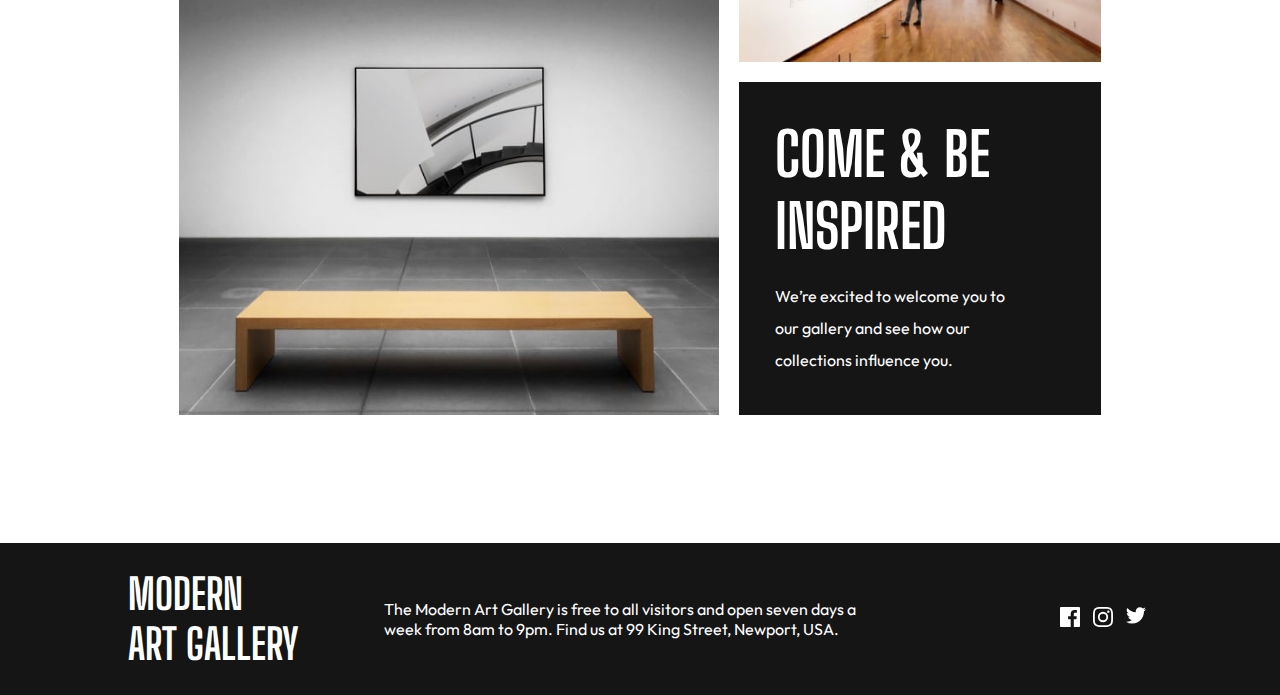
==== commit 1f42c7a4: "Modified <h1> in index.htlm to #fff" ====
--- a/index.html
+++ b/index.html
@@ -25,7 +25,9 @@
             <div class="title">
               <div class="header">
                 <h1> 
-                    MODERN <br> ART GALLERY
+                    <span>MODER</span>N 
+                    <br> 
+                    <span>ART GAL</span>LERY
                 </h1>
               </div>
                <div class="content">
@@ -53,7 +55,7 @@
                 </div>
                 <div class="header">
                     <h1> 
-                        MODERN <br> ART GAL <span>LERY</span>
+                        MODERN <br> ART GAL<span>LERY</span>
                     </h1>
                     <p>The arts in the collection of the Modern Art Gallery all started from a spark of inspiration. Will these pieces inspire you? Visit us and find out.</p>
                     <a href="./location.html" class="btn-primary">
@@ -69,7 +71,7 @@
                 </div>
                 <div class="header">
                     <h1> 
-                        MODERN <br> ART GALLERY
+                      MODERN <br> ART GALLERY
                     </h1>
                     <p>The arts in the collection of the Modern Art Gallery all started from a spark of inspiration. Will these pieces inspire you? Visit us and find out.</p>
                     <a href="./location.html" class="btn-primary">
--- a/style.css
+++ b/style.css
@@ -110,9 +110,21 @@
 #hero .title .header h1{
   font-size: 70px;
   font-family: 'Big Shoulders Display', cursive; 
-  display: flex;
-  justify-self: center;
-}
+  /* display: flex;
+  justify-self: center; */
+}
+
+
+/*White Text for Title*/
+
+div.header:nth-child(1) > h1:nth-child(1) > span:nth-child(1) {
+  color: #fff;
+}
+
+div.header:nth-child(1) > h1:nth-child(1) > span:nth-child(3) {
+  color: #fff;
+}
+
 
 #hero .title .content p{
   font-family: 'Big Shoulders Display', cursive; 
